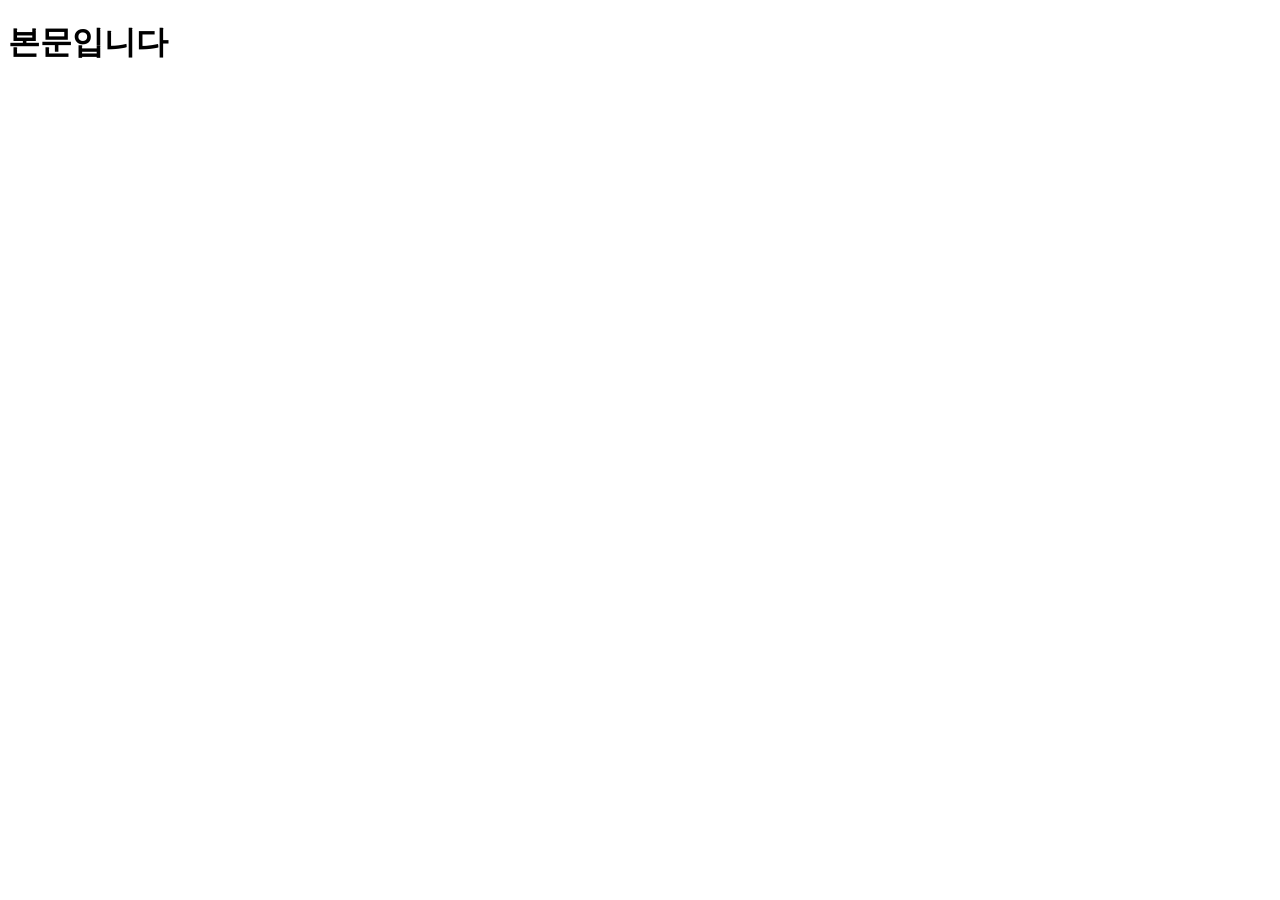
==== src/main/resources/templates/index.html @ 01645649 "feat: 김찬기 header 작성" ====
<!DOCTYPE html>
<html xmlns:th="http://www.thymeleaf.org" lang="en">
<head>
    <meta charset="UTF-8">
    <meta name="viewport" content="width=device-width, initial-scale=1.0">
    <title>Document</title>
    <link rel="stylesheet" th:href="@{/css/header.css}">
</head>
<body>
    <div th:replace="fragments/header :: header"></div>

    <main>
        <h1>본문입니다</h1>
    </main>

</body>
</html>
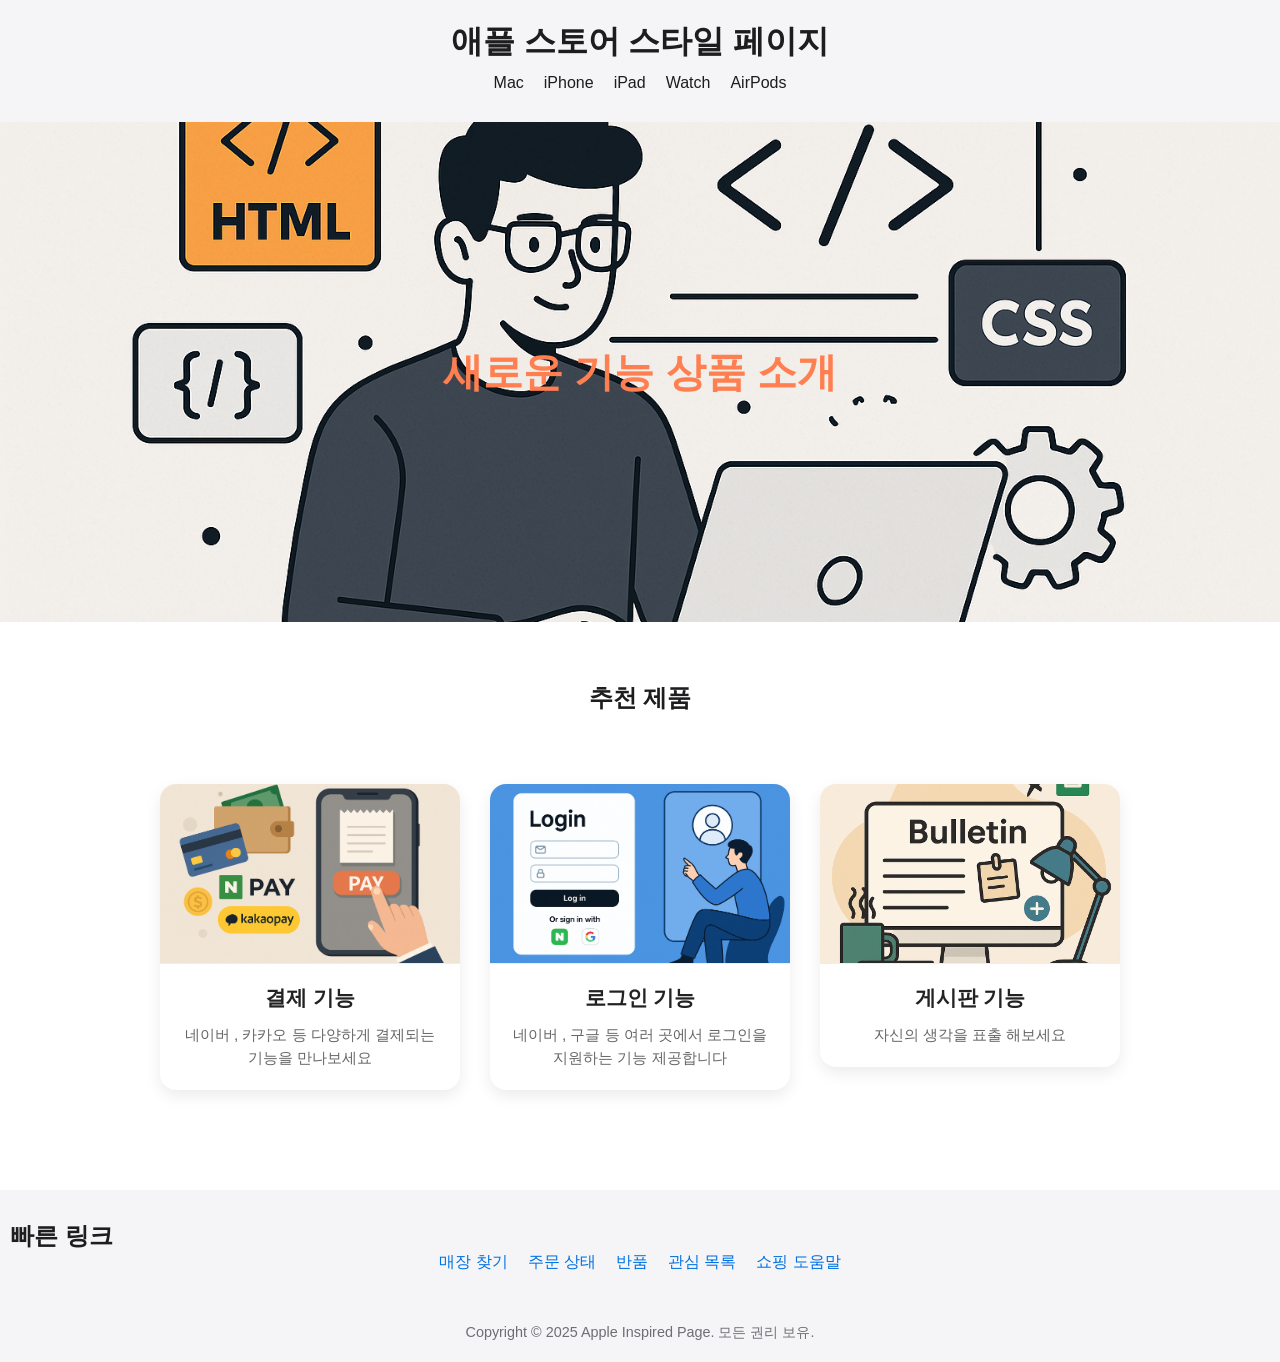
==== commit 6062283e: "add" ====
--- a/src/main/resources/templates/index.html
+++ b/src/main/resources/templates/index.html
@@ -1,17 +1,85 @@
 <!DOCTYPE html>
-<html xmlns:th="http://www.thymeleaf.org" lang="en">
+<html lang="ko" xmlns:th="http://www.thymeleaf.org">
 <head>
-    <meta charset="UTF-8">
-    <meta name="viewport" content="width=device-width, initial-scale=1.0">
-    <title>Document</title>
-    <link rel="stylesheet" th:href="@{/css/header.css}">
+  <meta charset="UTF-8" />
+  <meta name="viewport" content="width=device-width, initial-scale=1.0" />
+  <title>5반웹개발</title>
+  <link rel="stylesheet" href="../static/css/index.css" />
 </head>
 <body>
-    <div th:replace="fragments/header :: header"></div>
 
-    <main>
-        <h1>본문입니다</h1>
-    </main>
+  <!-- 수정 예정 header import 추가-->
+  <header>
+    <h1>애플 스토어 스타일 페이지</h1>
+    <nav>
+      <ul>
+        <li><a th:href="@{/mac}">Mac</a></li>
+        <li><a th:href="@{/iphone}">iPhone</a></li>
+        <li><a th:href="@{/ipad}">iPad</a></li>
+        <li><a th:href="@{/watch}">Watch</a></li>
+        <li><a th:href="@{/airpods}">AirPods</a></li>
+      </ul>
+    </nav>
+  </header>
+  <!-- 수정 예정 header import 추가-->
+
+  <div class="hero">
+    새로운 기능 상품 소개 
+  </div>
+
+  <section class="section">
+    <h2>추천 제품</h2>
+    <div class="cards">
+      
+      <a href="/payment" class="link">
+        <div class="card">
+          <img src="../static/images/main/payment.png" alt="결제 기능">
+          <div class="card-body">
+            <h3>결제 기능</h3>
+            <p>네이버 , 카카오 등 다양하게 결제되는 기능을 만나보세요</p>
+          </div>
+        </div>
+      </a>
+      
+      <a href="/payment" class="link">
+        <div class="card">
+          <img src="../static/images/main/login.png"  alt="로그인 기능">
+          <div class="card-body">
+            <h3>로그인 기능</h3>
+            <p>네이버 , 구글 등 여러 곳에서 로그인을 지원하는 기능 제공합니다</p>
+          </div>
+        </div>
+      </a>
+
+      <a href="/board" class="link">
+        <div class="card">
+          <img src="../static/images/main/board.png"  alt="게시판 기능">
+          <div class="card-body">
+            <h3>게시판 기능</h3>
+            <p>자신의 생각을 표출 해보세요</p>
+          </div>
+        </div>
+      </a>
+
+    </div>
+  </section>
+
+  <section class="quick-links">
+    <h2>빠른 링크</h2>
+    <ul>
+      <li><a th:href="@{/store}">매장 찾기</a></li>
+      <li><a th:href="@{/order-status}">주문 상태</a></li>
+      <li><a th:href="@{/returns}">반품</a></li>
+      <li><a th:href="@{/wishlist}">관심 목록</a></li>
+      <li><a th:href="@{/help}">쇼핑 도움말</a></li>
+    </ul>
+  </section>
+
+  <!-- 수정 예정 footer import 추가-->
+  <footer>
+    <p>Copyright &copy; 2025 Apple Inspired Page. 모든 권리 보유.</p>
+  </footer>
+  <!-- 수정 예정 footer import 추가-->
 
 </body>
-</html>+</html>
--- a/src/main/resources/static/css/index.css
+++ b/src/main/resources/static/css/index.css
@@ -0,0 +1,144 @@
+* {
+    margin: 0;
+    padding: 0;
+    box-sizing: border-box;
+    font-family: -apple-system, BlinkMacSystemFont, "Segoe UI", Roboto, "Helvetica Neue", Arial;
+  }
+  
+  body {
+    background-color: #fff;
+    color: #1d1d1f;
+  }
+  
+  header,
+  footer {
+    background-color: #f5f5f7;
+    padding: 20px;
+    text-align: center;
+  }
+  
+  nav ul {
+    display: flex;
+    justify-content: center;
+    gap: 20px;
+    list-style: none;
+    padding: 10px 0;
+  }
+  
+  nav a {
+    text-decoration: none;
+    color: #1d1d1f;
+    font-weight: 500;
+  }
+  
+  .hero {
+    background-image: url("../images/main/mainImg.png");
+    background-size: cover;
+    background-repeat: no-repeat;
+    background-position: center;
+    height: 500px;
+    display: flex;
+    justify-content: center;
+    align-items: center;
+    color: coral;
+    font-size: 2.5rem;
+    font-weight: bold;
+  }
+  
+  .section {
+    padding: 60px 20px;
+    text-align: center;
+  }
+  
+  .cards {
+    display: flex;
+    flex-wrap: wrap;
+    justify-content: center;
+    gap: 30px;
+    margin-top: 30px;
+    padding: 40px 0;
+  }
+  
+  .link {
+    text-decoration: none;
+    color: inherit;
+    display: block;
+    transition: transform 0.3s ease-in-out;
+  }
+  
+  .link:hover {
+    transform: scale(1.03);
+  }
+  
+  .card {
+    background-color: #ffffff;
+    width: 300px;
+    border-radius: 16px;
+    overflow: hidden;
+    text-align: left;
+    box-shadow: 0 6px 16px rgba(0, 0, 0, 0.08);
+    transition: box-shadow 0.3s ease, transform 0.3s ease;
+    cursor: pointer;
+  }
+  
+  .card:hover {
+    box-shadow: 0 10px 25px rgba(0, 0, 0, 0.15);
+    transform: translateY(-8px);
+  }
+  
+  .card img {
+    width: 100%;
+    height: 180px;
+    object-fit: cover;
+    border-bottom: 1px solid #eee;
+    display: block;
+  }
+  
+  .card-body {
+    padding: 20px;
+    text-align: center;
+  }
+  
+  .card-body h3 {
+    font-size: 1.3rem;
+    margin-bottom: 12px;
+    color: #222;
+  }
+  
+  .card-body p {
+    font-size: 0.95rem;
+    color: #666;
+    line-height: 1.5;
+  }
+  
+  .quick-links {
+    background-color: #f5f5f7;
+    padding: 30px 10px;
+  }
+  
+  .quick-links ul {
+    display: flex;
+    flex-wrap: wrap;
+    justify-content: center;
+    list-style: none;
+    gap: 20px;
+  }
+  
+  .quick-links a {
+    text-decoration: none;
+    color: #0071e3;
+    font-weight: 500;
+  }
+  
+  footer p {
+    font-size: 0.9rem;
+    color: #6e6e73;
+  }
+  
+  @media (max-width: 768px) {
+    .cards {
+      flex-direction: column;
+      align-items: center;
+    }
+  }
+  
